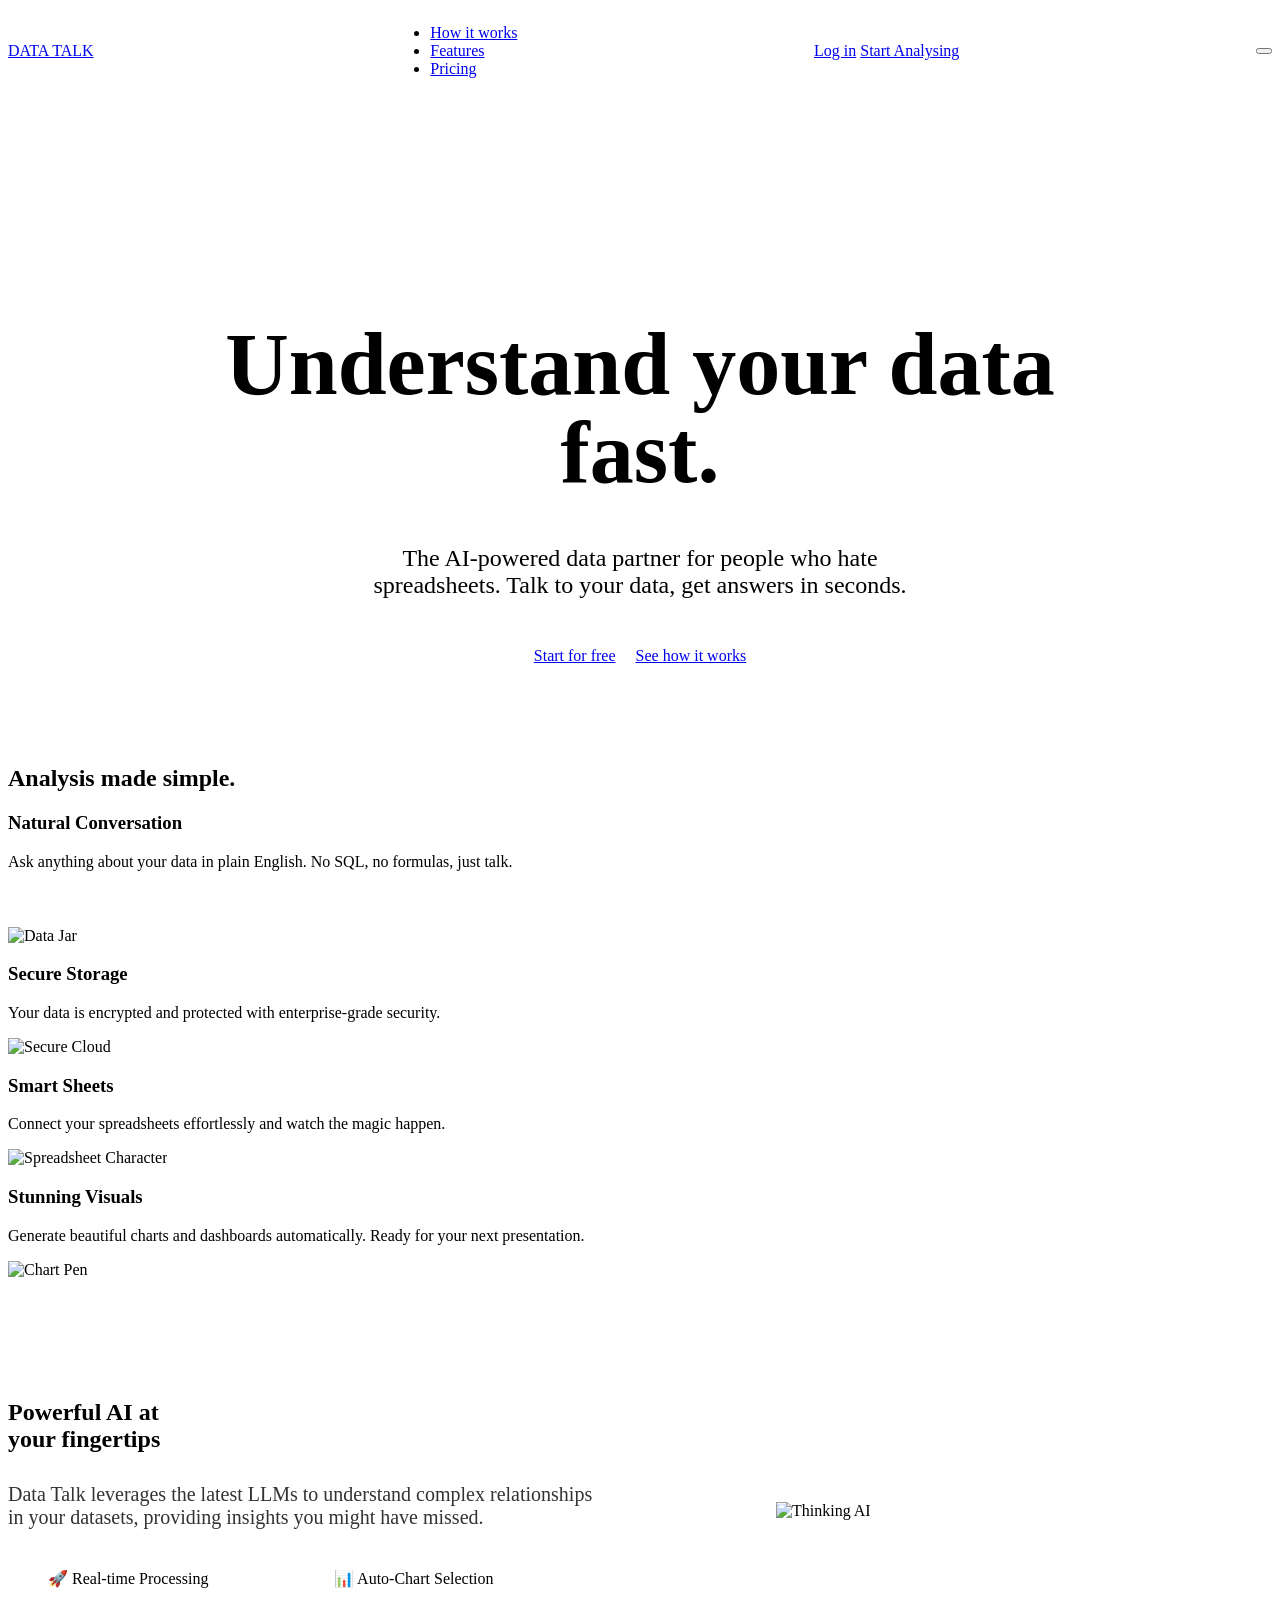
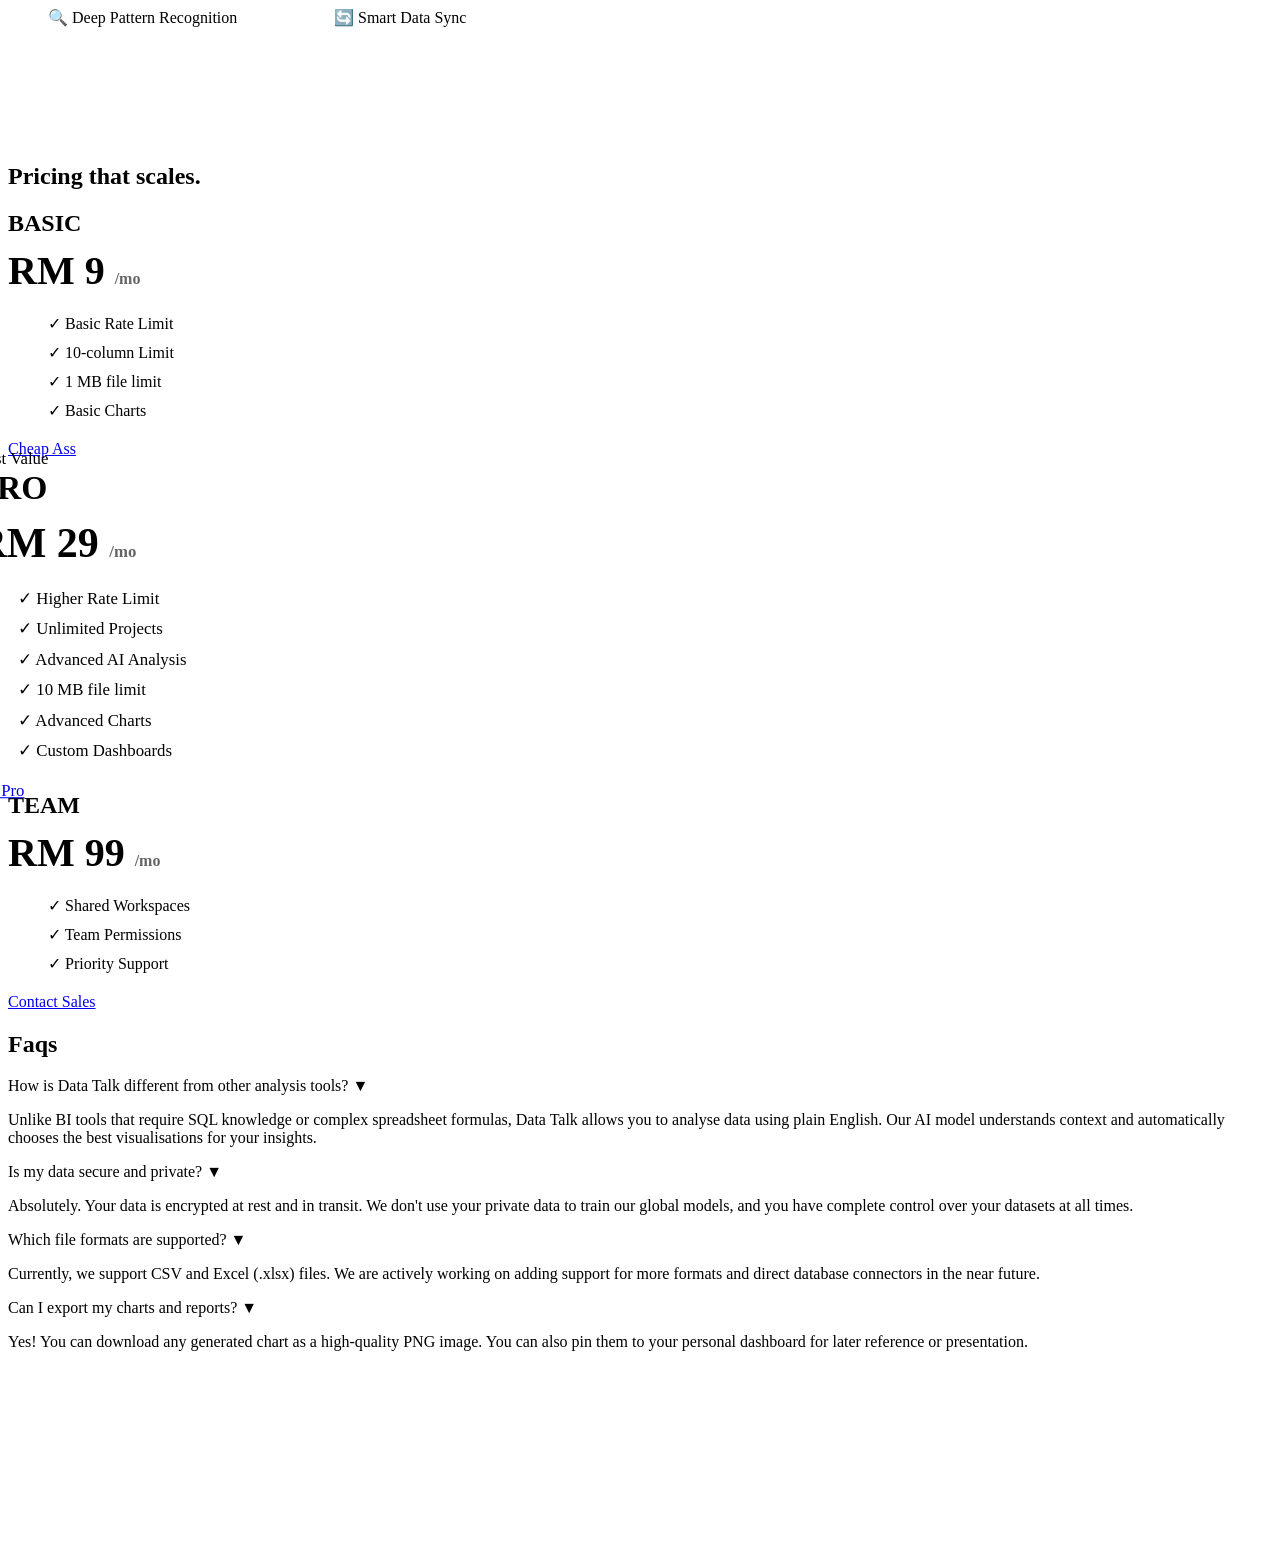
==== public/index.html @ 9e454af1 "refactor: reorganize project structure by moving core modules and services into dedicated src direct" ====
<!DOCTYPE html>
<html lang="en">

<head>
    <meta charset="UTF-8">
    <meta name="viewport" content="width=device-width, initial-scale=1.0">
    <title>Data Talk | Understand your data with AI</title>
    <meta name="description"
        content="AI powered natural language data analysis platform. Visualise your data with simple conversation.">
    <link rel="preconnect" href="https://fonts.googleapis.com">
    <link rel="preconnect" href="https://fonts.gstatic.com" crossorigin>
    <link
        href="https://fonts.googleapis.com/css2?family=Plus+Jakarta+Sans:wght@400;500;600;700;800&family=Inter:wght@400;500;600;700&display=swap"
        rel="stylesheet">
    <link rel="stylesheet" href="css/styles.css">
    <style>
        /* Modern Hero Scroller Animation */
        @keyframes float {
            0% {
                transform: translateY(0px);
            }

            50% {
                transform: translateY(-20px);
            }

            100% {
                transform: translateY(0px);
            }
        }

        .floating-asset {
            animation: float 6s ease-in-out infinite;
        }
    </style>
</head>

<body>
    <header class="site-header">
        <div class="container" style="display: flex; justify-content: space-between; align-items: center;">
            <a href="index.html" class="logo">
                <div class="logo-icon">
                    <div class="pie-slice"></div>
                </div>
                DATA TALK
            </a>
            <nav class="main-nav">
                <ul>
                    <li><a href="#how-it-works">How it works</a></li>
                    <li><a href="#features">Features</a></li>
                    <li><a href="#pricing">Pricing</a></li>
                </ul>
            </nav>
            <div class="header-actions">
                <a href="login.html" class="btn btn-outline">Log in</a>
                <a href="login.html" class="btn btn-primary">Start Analysing</a>
            </div>
            <button class="mobile-menu-btn" aria-label="Toggle menu">
                <span></span>
                <span></span>
                <span></span>
            </button>
        </div>
    </header>

    <main>
        <!-- Hero Section -->
        <section class="section hero-section">
            <canvas id="particle-canvas"></canvas>
            <div class="container" style="flex-direction: column; display: flex; align-items: center;">
                <h1
                    style="font-size: 5.5rem; line-height: 1; margin-bottom: 24px; max-width: 900px; text-align: center;">
                    Understand your
                    data <span style="color: var(--primary-color);">fast.</span></h1>
                <p class="hero-subhead"
                    style="font-size: 1.5rem; max-width: 600px; margin-bottom: 48px; text-align: center;">The AI-powered
                    data partner for people who hate spreadsheets. Talk to your data, get answers in seconds.</p>
                <div style="display: flex; gap: 20px; margin-bottom: 80px;">
                    <a href="login.html" class="btn btn-primary btn-lg">Start for free</a>
                    <a href="#how-it-works" class="btn btn-outline btn-lg">See how it works</a>
                </div>
            </div>
        </section>

        <!-- Bento How it Works -->
        <section id="how-it-works" class="section">
            <div class="container">
                <h2 class="section-title">Analysis made <span style="color: var(--primary-color);">simple.</span></h2>
                <div class="bento-grid">
                    <div class="bento-item col-8" style="background-color: var(--bento-bg-1);">
                        <div>
                            <h3>Natural Conversation</h3>
                            <p>Ask anything about your data in plain English. No SQL, no formulas, just talk.</p>
                        </div>
                        <img src="assets/dt_data_jar_analysis_1773579777052.png" alt="Data Jar"
                            style="width: 280px; margin-top: 40px;">
                    </div>
                    <div class="bento-item col-4" style="background-color: var(--bento-bg-2);">
                        <div>
                            <h3>Secure Storage</h3>
                            <p>Your data is encrypted and protected with enterprise-grade security.</p>
                        </div>
                        <img src="assets/dt_storage_character_1773579843387.png" alt="Secure Cloud"
                            style="width: 180px;">
                    </div>
                    <div class="bento-item col-4"
                        style="background-color: var(--bento-bg-2); border: 1px dashed var(--primary-color);">
                        <div>
                            <h3>Smart Sheets</h3>
                            <p>Connect your spreadsheets effortlessly and watch the magic happen.</p>
                        </div>
                        <img src="assets/dt_spreadsheet_character_1773579876477.png" alt="Spreadsheet Character"
                            style="width: 180px;">
                    </div>
                    <div class="bento-item col-8" style="background-color: var(--bento-bg-3);">
                        <div>
                            <h3>Stunning Visuals</h3>
                            <p>Generate beautiful charts and dashboards automatically. Ready for your next presentation.
                            </p>
                        </div>
                        <img src="assets/dt_chart_character_1773579858332.png" alt="Chart Pen" style="width: 320px;">
                    </div>
                </div>
            </div>
        </section>

        <!-- Feature Section -->
        <section id="features" class="section section-feature">
            <div class="container" style="display: flex; align-items: center; gap: 80px; padding: 100px 0;">
                <div style="flex: 1;">
                    <h2 class="section-title" style="text-align: left; margin-bottom: 30px;">Powerful AI at <br>your
                        fingertips</h2>
                    <p style="font-size: 1.25rem; opacity: 0.8; margin-bottom: 40px;">Data Talk leverages the latest
                        LLMs to understand complex relationships in your datasets, providing insights you might have
                        missed.</p>
                    <ul style="list-style: none; display: grid; grid-template-columns: 1fr 1fr; gap: 20px;">
                        <li>🚀 Real-time Processing</li>
                        <li>📊 Auto-Chart Selection</li>
                        <li>🔍 Deep Pattern Recognition</li>
                        <li>🔄 Smart Data Sync</li>
                    </ul>
                </div>
                <div style="flex: 1; display: flex; justify-content: center;">
                    <img src="assets/dt_thinking_character_1773579811475.png" alt="Thinking AI" class="thinking-img"
                        style="width: 400px;">
                </div>
            </div>
        </section>

        <!-- Pricing Section -->
        <section id="pricing" class="section">
            <div class="container">
                <h2 class="section-title">Pricing that <span style="color: var(--primary-color);">scales.</span></h2>
                <div class="bento-grid">
                    <div class="bento-item col-4">
                        <div>
                            <span
                                style="text-transform: uppercase; font-weight: 800; font-size: 1.5rem; color: var(--text-light);">Basic</span>
                            <h3 style="font-size: 2.5rem; margin: 10px 0;">RM 9 <span
                                    style="font-size: 1rem; opacity: 0.6;">/mo</span></h3>
                            <ul
                                style="list-style: none; margin: 20px 0; display: flex; flex-direction: column; gap: 10px;">
                                <li>✓ Basic Rate Limit</li>
                                <li>✓ 10-column Limit</li>
                                <li>✓ 1 MB file limit</li>
                                <li>✓ Basic Charts</li>
                            </ul>
                        </div>
                        <a href="login.html" class="btn btn-outline" style="width: 100%;">Cheap Ass</a>
                    </div>
                    <div class="bento-item col-4"
                        style="border: 2px solid var(--primary-color); transform: scale(1.05); z-index: 2; position: relative;">
                        <div class="badge-recommended">Best Value</div>
                        <div>
                            <span
                                style="text-transform: uppercase; font-weight: 800; font-size: 2rem; color: var(--primary-color);">Pro</span>
                            <h3 style="font-size: 2.5rem; margin: 10px 0;">RM 29 <span
                                    style="font-size: 1rem; opacity: 0.6;">/mo</span></h3>
                            <ul
                                style="list-style: none; margin: 20px 0; display: flex; flex-direction: column; gap: 10px;">
                                <li>✓ Higher Rate Limit</li>
                                <li>✓ Unlimited Projects</li>
                                <li>✓ Advanced AI Analysis</li>
                                <li>✓ 10 MB file limit</li>
                                <li>✓ Advanced Charts</li>
                                <li>✓ Custom Dashboards</li>
                            </ul>
                        </div>
                        <a href="login.html" class="btn btn-primary" style="width: 100%;">Go Pro</a>
                    </div>
                    <div class="bento-item col-4">
                        <div>
                            <span
                                style="text-transform: uppercase; font-weight: 800; font-size: 1.5rem; color: var(--text-light);">Team</span>
                            <h3 style="font-size: 2.5rem; margin: 10px 0;">RM 99 <span
                                    style="font-size: 1rem; opacity: 0.6;">/mo</span></h3>
                            <ul
                                style="list-style: none; margin: 20px 0; display: flex; flex-direction: column; gap: 10px;">
                                <li>✓ Shared Workspaces</li>
                                <li>✓ Team Permissions</li>
                                <li>✓ Priority Support</li>
                            </ul>
                        </div>
                        <a href="login.html" class="btn btn-navy" style="width: 100%;">Contact Sales</a>
                    </div>
                </div>
            </div>
        </section>

        <!-- FAQ Section -->
        <section class="section faq-section">
            <div class="container">
                <h2 class="faq-title">Faqs</h2>
                <div class="faq-list">
                    <div class="faq-item">
                        <div class="faq-question">
                            <span>How is Data Talk different from other analysis tools?</span>
                            <span class="faq-icon">▼</span>
                        </div>
                        <div class="faq-answer">
                            <p>Unlike BI tools that require SQL knowledge or complex spreadsheet formulas,
                                Data Talk allows you to analyse data using plain English. Our AI model understands
                                context and automatically chooses the best visualisations for your insights.</p>
                        </div>
                    </div>
                    <div class="faq-item">
                        <div class="faq-question">
                            <span>Is my data secure and private?</span>
                            <span class="faq-icon">▼</span>
                        </div>
                        <div class="faq-answer">
                            <p>Absolutely. Your data is encrypted at rest and in transit. We don't use your private data
                                to train our global models, and you have complete control over your datasets at all
                                times.</p>
                        </div>
                    </div>
                    <div class="faq-item">
                        <div class="faq-question">
                            <span>Which file formats are supported?</span>
                            <span class="faq-icon">▼</span>
                        </div>
                        <div class="faq-answer">
                            <p>Currently, we support CSV and Excel (.xlsx) files. We are actively working on adding
                                support for more formats and direct database connectors in the near future.</p>
                        </div>
                    </div>
                    <div class="faq-item">
                        <div class="faq-question">
                            <span>Can I export my charts and reports?</span>
                            <span class="faq-icon">▼</span>
                        </div>
                        <div class="faq-answer">
                            <p>Yes! You can download any generated chart as a high-quality PNG image. You can also pin
                                them to your personal dashboard for later reference or presentation.</p>
                        </div>
                    </div>
                </div>
            </div>
        </section>

        <script>
            document.querySelectorAll('.faq-item').forEach(item => {
                item.addEventListener('mouseenter', () => {
                    item.classList.add('active');
                });
                item.addEventListener('mouseleave', () => {
                    item.classList.remove('active');
                });
            });
        </script>
    </main>

    <footer style="padding: 60px 0; background-color: var(--secondary-color); color: #ffffff;">
        <div class="container" style="display: flex; justify-content: space-between; align-items: center;">
            <div class="logo logo-light" style="color: #ffffff;">
                <div class="logo-icon">
                    <div class="pie-slice"></div>
                </div>
                DATA TALK
            </div>
            <p style="opacity: 0.6;">&copy; 2026 Data Talk. All rights reserved.</p>
            <div style="display: flex; gap: 20px;">
                <a href="#" style="color: #ffffff; text-decoration: none; opacity: 0.6;">Twitter</a>
                <a href="https://www.linkedin.com/in/firdausdavidlee/"
                    style="color: #ffffff; text-decoration: none; opacity: 0.6;">LinkedIn</a>
            </div>
        </div>
    </footer>

    <script src="js/core.js"></script>
</body>

</html>
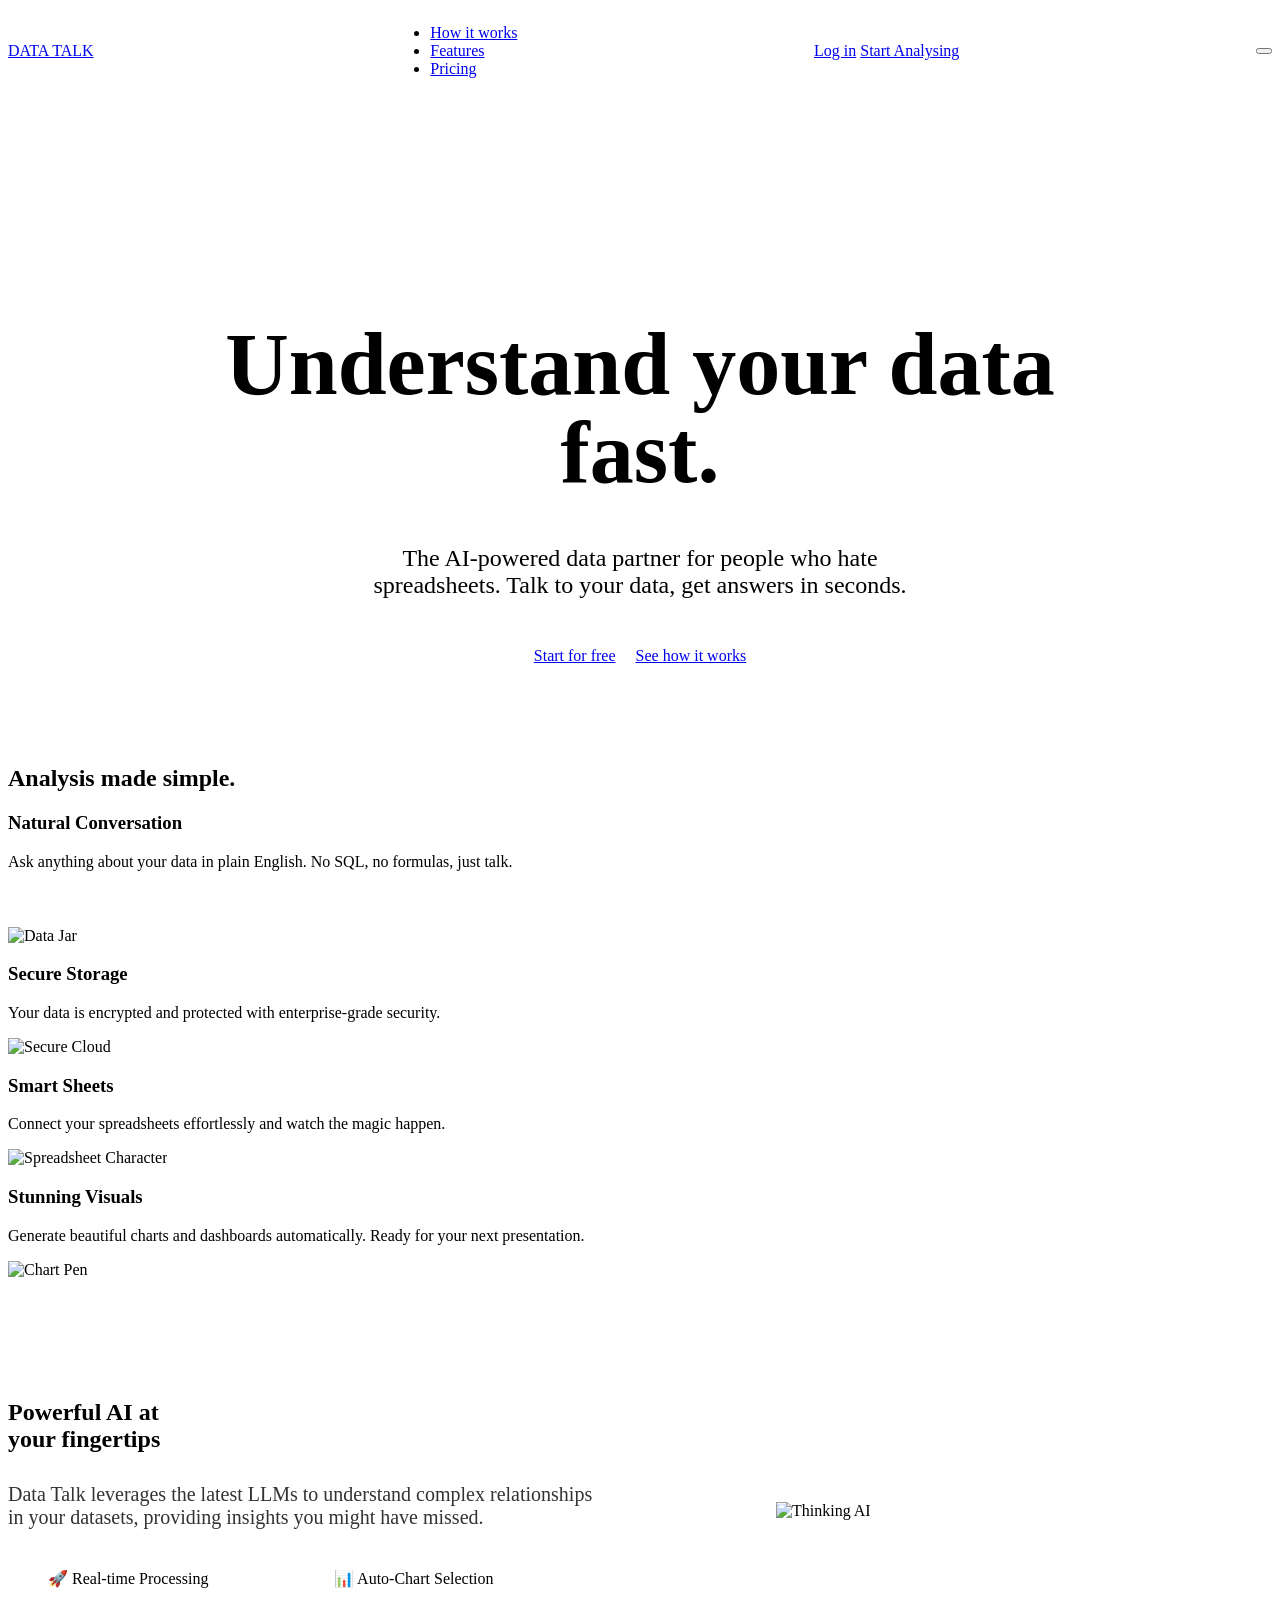
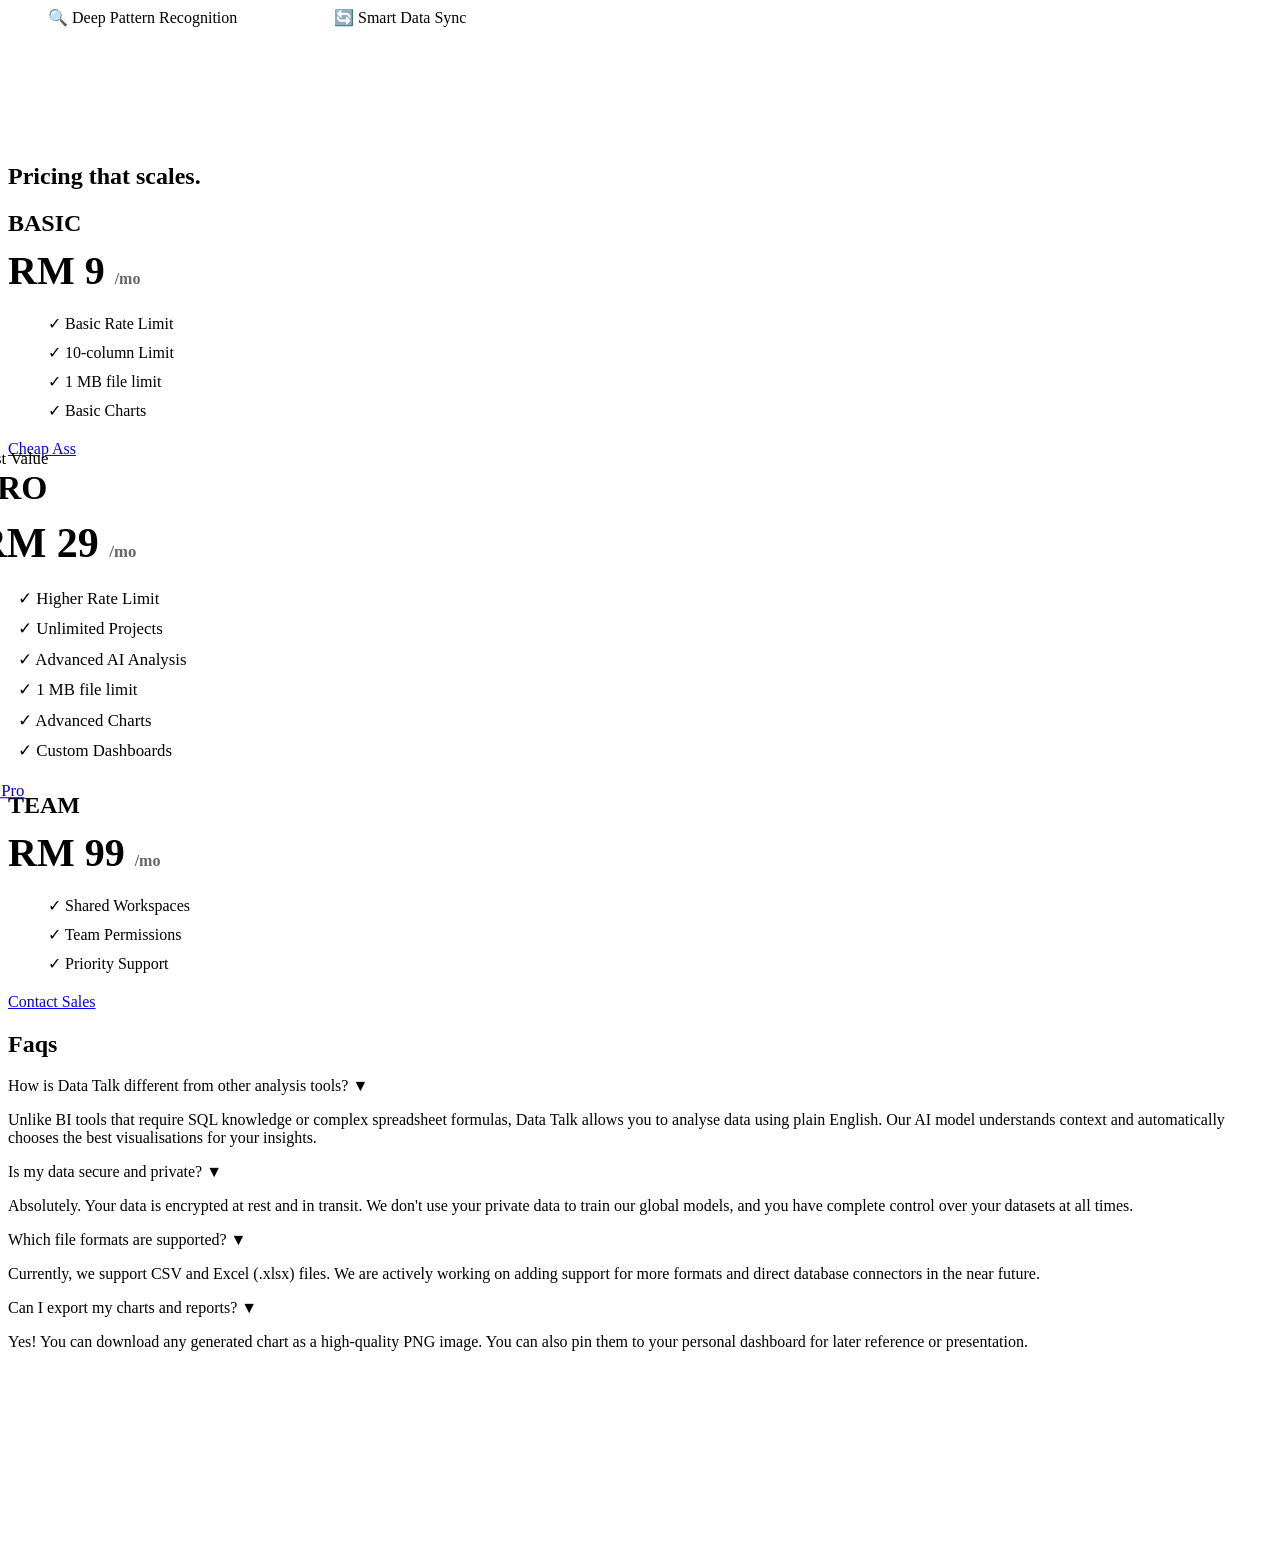
==== commit d08a9a53: "refactor: reduce maximum upload file size to 1MB across documentation and configuration" ====
--- a/public/index.html
+++ b/public/index.html
@@ -181,7 +181,7 @@
                                 <li>✓ Higher Rate Limit</li>
                                 <li>✓ Unlimited Projects</li>
                                 <li>✓ Advanced AI Analysis</li>
-                                <li>✓ 10 MB file limit</li>
+                                <li>✓ 1 MB file limit</li>
                                 <li>✓ Advanced Charts</li>
                                 <li>✓ Custom Dashboards</li>
                             </ul>
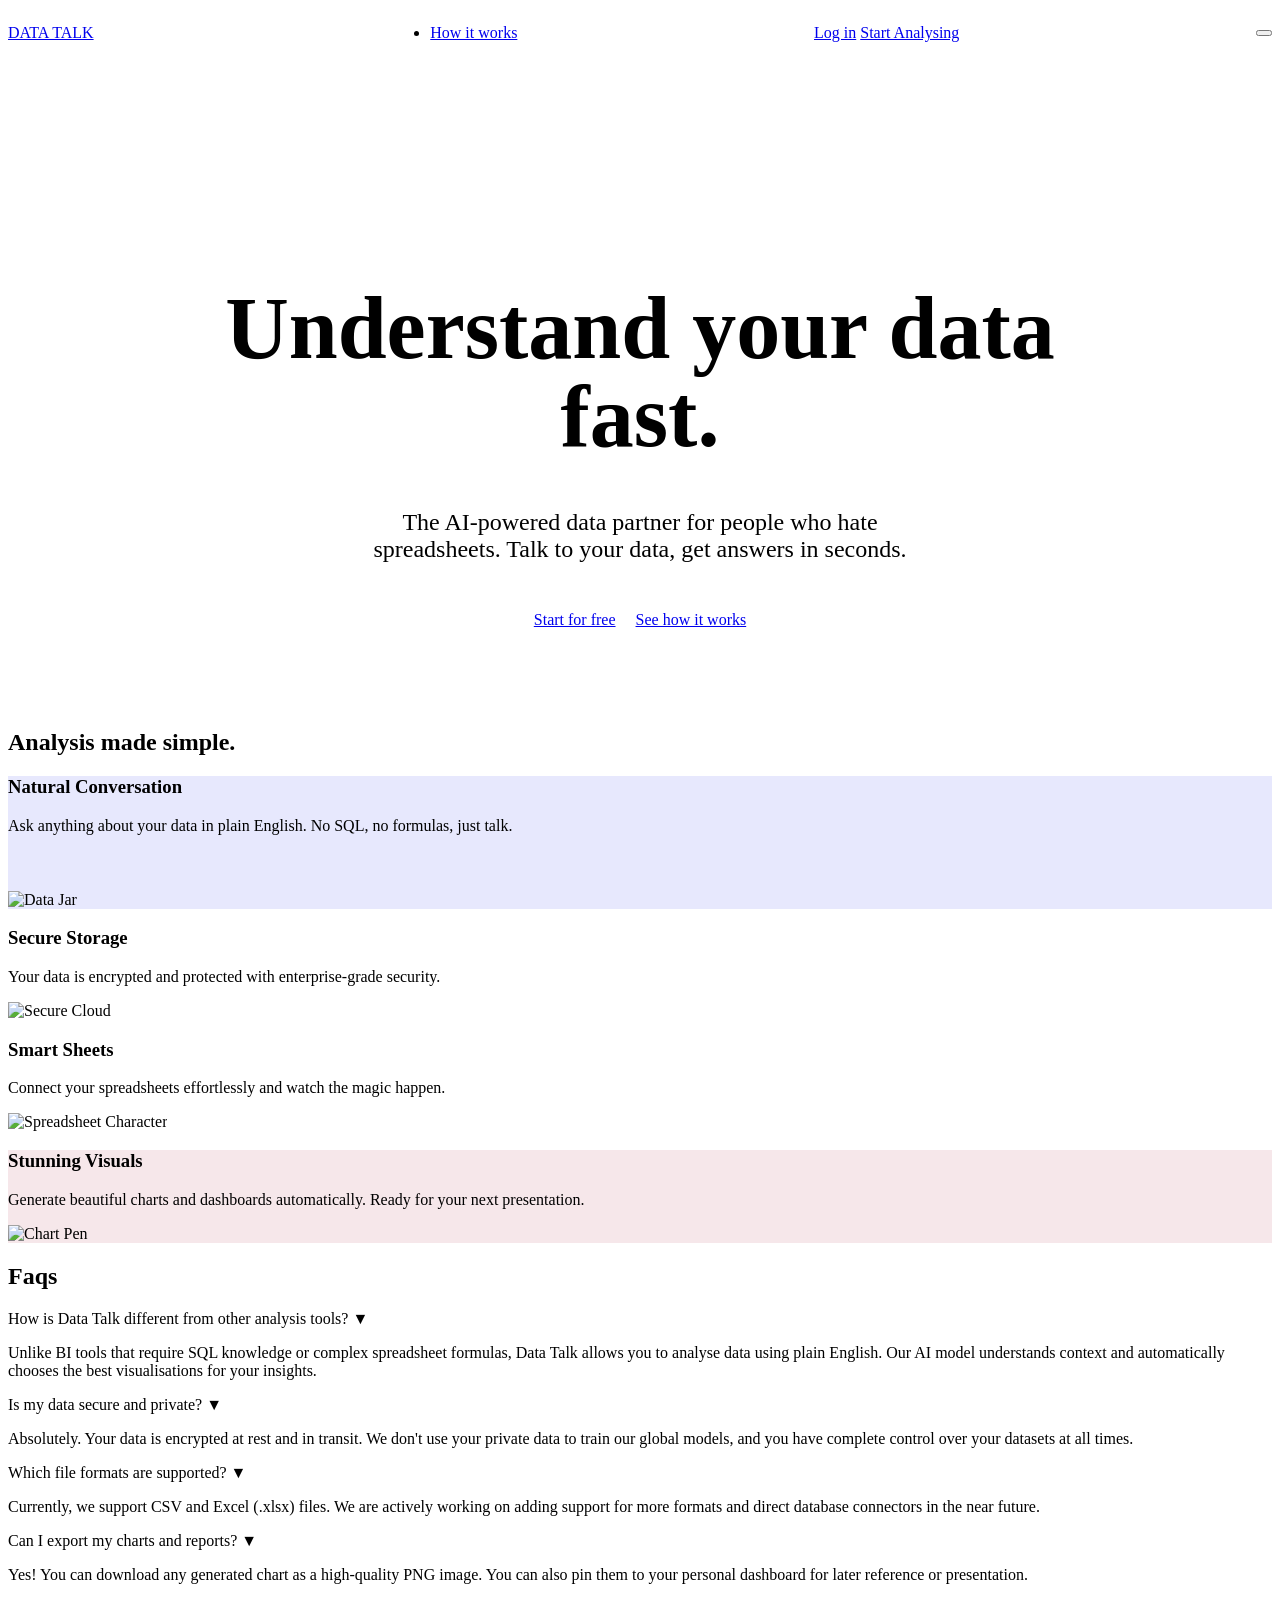
==== commit a24e41ea: "visual update" ====
--- a/public/index.html
+++ b/public/index.html
@@ -4,7 +4,8 @@
 <head>
     <meta charset="UTF-8">
     <meta name="viewport" content="width=device-width, initial-scale=1.0">
-    <title>Data Talk | Understand your data with AI</title>
+    <title>Data Talk</title>
+    <link rel="icon" href="assets/favicon.svg" type="image/svg+xml">
     <meta name="description"
         content="AI powered natural language data analysis platform. Visualise your data with simple conversation.">
     <link rel="preconnect" href="https://fonts.googleapis.com">
@@ -47,8 +48,6 @@
             <nav class="main-nav">
                 <ul>
                     <li><a href="#how-it-works">How it works</a></li>
-                    <li><a href="#features">Features</a></li>
-                    <li><a href="#pricing">Pricing</a></li>
                 </ul>
             </nav>
             <div class="header-actions">
@@ -87,7 +86,7 @@
             <div class="container">
                 <h2 class="section-title">Analysis made <span style="color: var(--primary-color);">simple.</span></h2>
                 <div class="bento-grid">
-                    <div class="bento-item col-8" style="background-color: var(--bento-bg-1);">
+                    <div class="bento-item col-8" style="background-color: #E7E8FD;">
                         <div>
                             <h3>Natural Conversation</h3>
                             <p>Ask anything about your data in plain English. No SQL, no formulas, just talk.</p>
@@ -112,96 +111,13 @@
                         <img src="assets/dt_spreadsheet_character_1773579876477.png" alt="Spreadsheet Character"
                             style="width: 180px;">
                     </div>
-                    <div class="bento-item col-8" style="background-color: var(--bento-bg-3);">
+                    <div class="bento-item col-8" style="background-color: #F6E7EA;">
                         <div>
                             <h3>Stunning Visuals</h3>
                             <p>Generate beautiful charts and dashboards automatically. Ready for your next presentation.
                             </p>
                         </div>
                         <img src="assets/dt_chart_character_1773579858332.png" alt="Chart Pen" style="width: 320px;">
-                    </div>
-                </div>
-            </div>
-        </section>
-
-        <!-- Feature Section -->
-        <section id="features" class="section section-feature">
-            <div class="container" style="display: flex; align-items: center; gap: 80px; padding: 100px 0;">
-                <div style="flex: 1;">
-                    <h2 class="section-title" style="text-align: left; margin-bottom: 30px;">Powerful AI at <br>your
-                        fingertips</h2>
-                    <p style="font-size: 1.25rem; opacity: 0.8; margin-bottom: 40px;">Data Talk leverages the latest
-                        LLMs to understand complex relationships in your datasets, providing insights you might have
-                        missed.</p>
-                    <ul style="list-style: none; display: grid; grid-template-columns: 1fr 1fr; gap: 20px;">
-                        <li>🚀 Real-time Processing</li>
-                        <li>📊 Auto-Chart Selection</li>
-                        <li>🔍 Deep Pattern Recognition</li>
-                        <li>🔄 Smart Data Sync</li>
-                    </ul>
-                </div>
-                <div style="flex: 1; display: flex; justify-content: center;">
-                    <img src="assets/dt_thinking_character_1773579811475.png" alt="Thinking AI" class="thinking-img"
-                        style="width: 400px;">
-                </div>
-            </div>
-        </section>
-
-        <!-- Pricing Section -->
-        <section id="pricing" class="section">
-            <div class="container">
-                <h2 class="section-title">Pricing that <span style="color: var(--primary-color);">scales.</span></h2>
-                <div class="bento-grid">
-                    <div class="bento-item col-4">
-                        <div>
-                            <span
-                                style="text-transform: uppercase; font-weight: 800; font-size: 1.5rem; color: var(--text-light);">Basic</span>
-                            <h3 style="font-size: 2.5rem; margin: 10px 0;">RM 9 <span
-                                    style="font-size: 1rem; opacity: 0.6;">/mo</span></h3>
-                            <ul
-                                style="list-style: none; margin: 20px 0; display: flex; flex-direction: column; gap: 10px;">
-                                <li>✓ Basic Rate Limit</li>
-                                <li>✓ 10-column Limit</li>
-                                <li>✓ 1 MB file limit</li>
-                                <li>✓ Basic Charts</li>
-                            </ul>
-                        </div>
-                        <a href="login.html" class="btn btn-outline" style="width: 100%;">Cheap Ass</a>
-                    </div>
-                    <div class="bento-item col-4"
-                        style="border: 2px solid var(--primary-color); transform: scale(1.05); z-index: 2; position: relative;">
-                        <div class="badge-recommended">Best Value</div>
-                        <div>
-                            <span
-                                style="text-transform: uppercase; font-weight: 800; font-size: 2rem; color: var(--primary-color);">Pro</span>
-                            <h3 style="font-size: 2.5rem; margin: 10px 0;">RM 29 <span
-                                    style="font-size: 1rem; opacity: 0.6;">/mo</span></h3>
-                            <ul
-                                style="list-style: none; margin: 20px 0; display: flex; flex-direction: column; gap: 10px;">
-                                <li>✓ Higher Rate Limit</li>
-                                <li>✓ Unlimited Projects</li>
-                                <li>✓ Advanced AI Analysis</li>
-                                <li>✓ 1 MB file limit</li>
-                                <li>✓ Advanced Charts</li>
-                                <li>✓ Custom Dashboards</li>
-                            </ul>
-                        </div>
-                        <a href="login.html" class="btn btn-primary" style="width: 100%;">Go Pro</a>
-                    </div>
-                    <div class="bento-item col-4">
-                        <div>
-                            <span
-                                style="text-transform: uppercase; font-weight: 800; font-size: 1.5rem; color: var(--text-light);">Team</span>
-                            <h3 style="font-size: 2.5rem; margin: 10px 0;">RM 99 <span
-                                    style="font-size: 1rem; opacity: 0.6;">/mo</span></h3>
-                            <ul
-                                style="list-style: none; margin: 20px 0; display: flex; flex-direction: column; gap: 10px;">
-                                <li>✓ Shared Workspaces</li>
-                                <li>✓ Team Permissions</li>
-                                <li>✓ Priority Support</li>
-                            </ul>
-                        </div>
-                        <a href="login.html" class="btn btn-navy" style="width: 100%;">Contact Sales</a>
                     </div>
                 </div>
             </div>
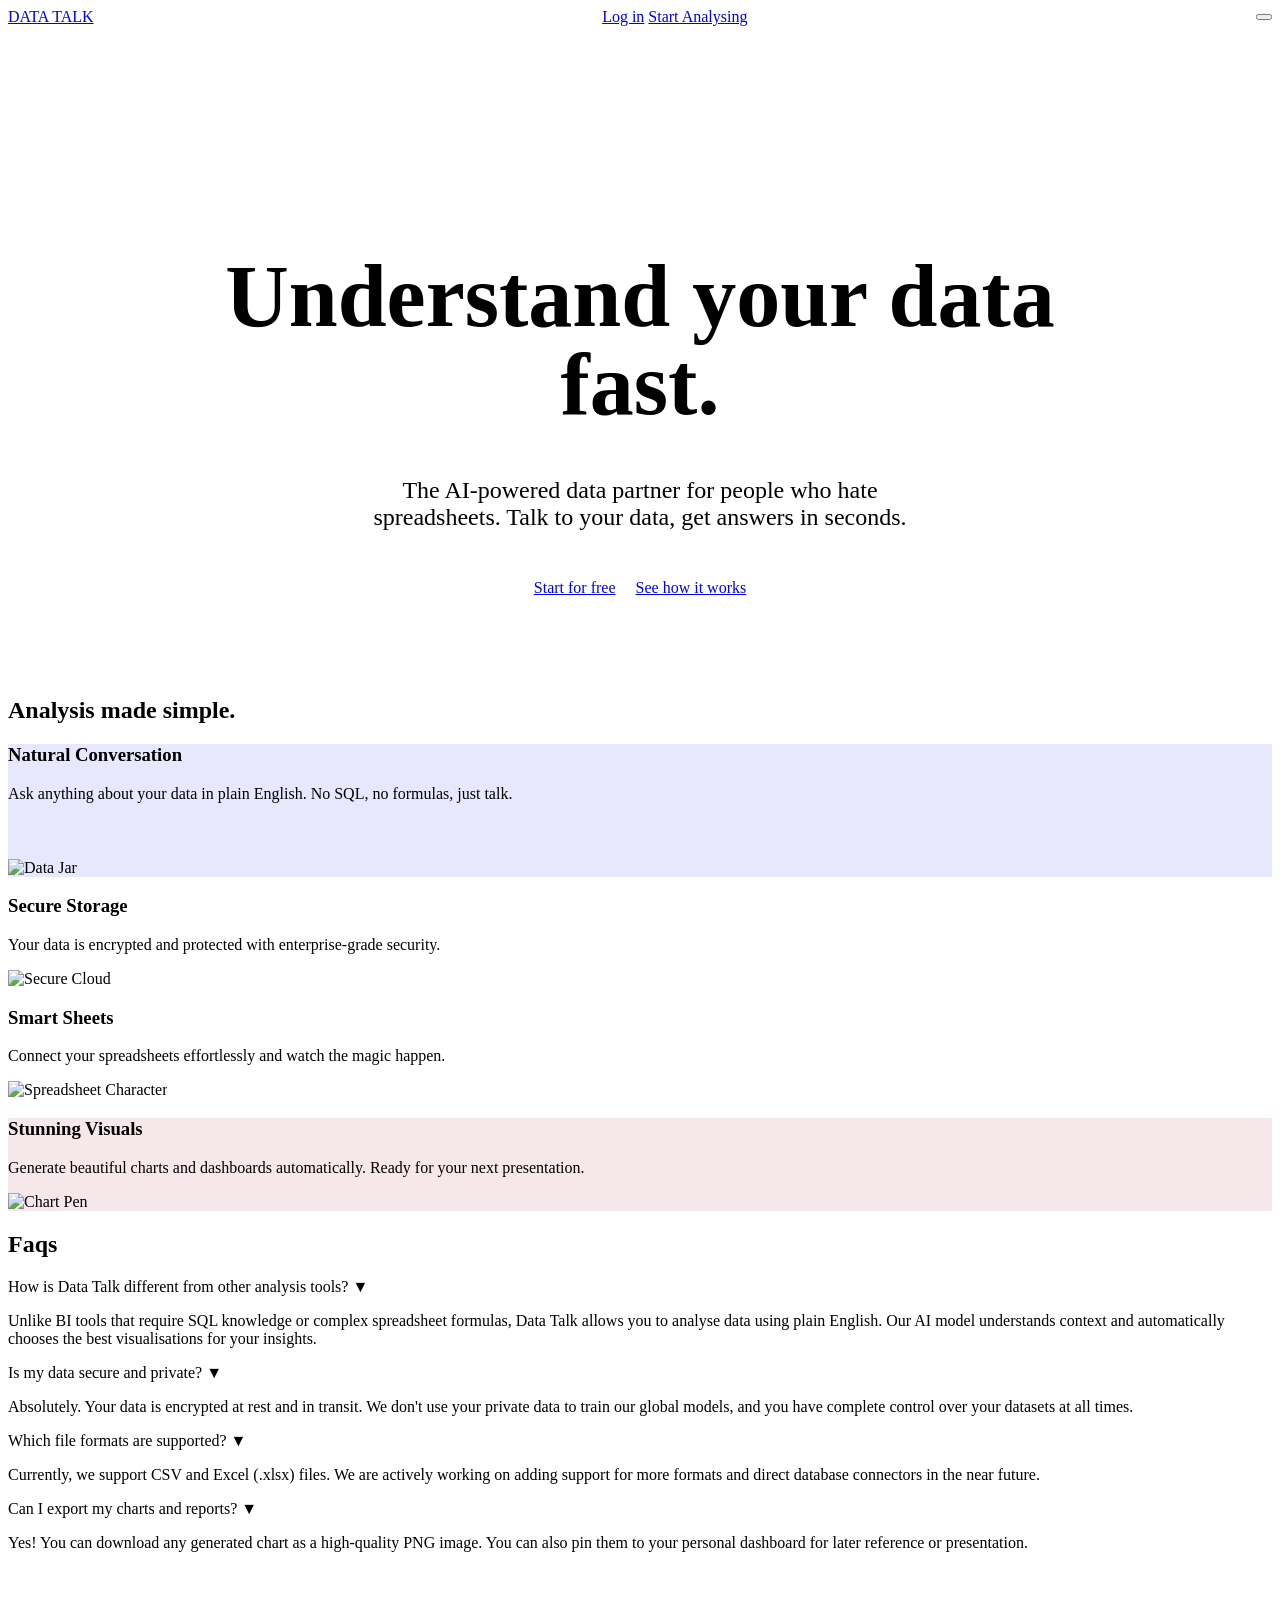
==== commit 9be7f88e: "viusal update" ====
--- a/public/index.html
+++ b/public/index.html
@@ -45,11 +45,6 @@
                 </div>
                 DATA TALK
             </a>
-            <nav class="main-nav">
-                <ul>
-                    <li><a href="#how-it-works">How it works</a></li>
-                </ul>
-            </nav>
             <div class="header-actions">
                 <a href="login.html" class="btn btn-outline">Log in</a>
                 <a href="login.html" class="btn btn-primary">Start Analysing</a>
